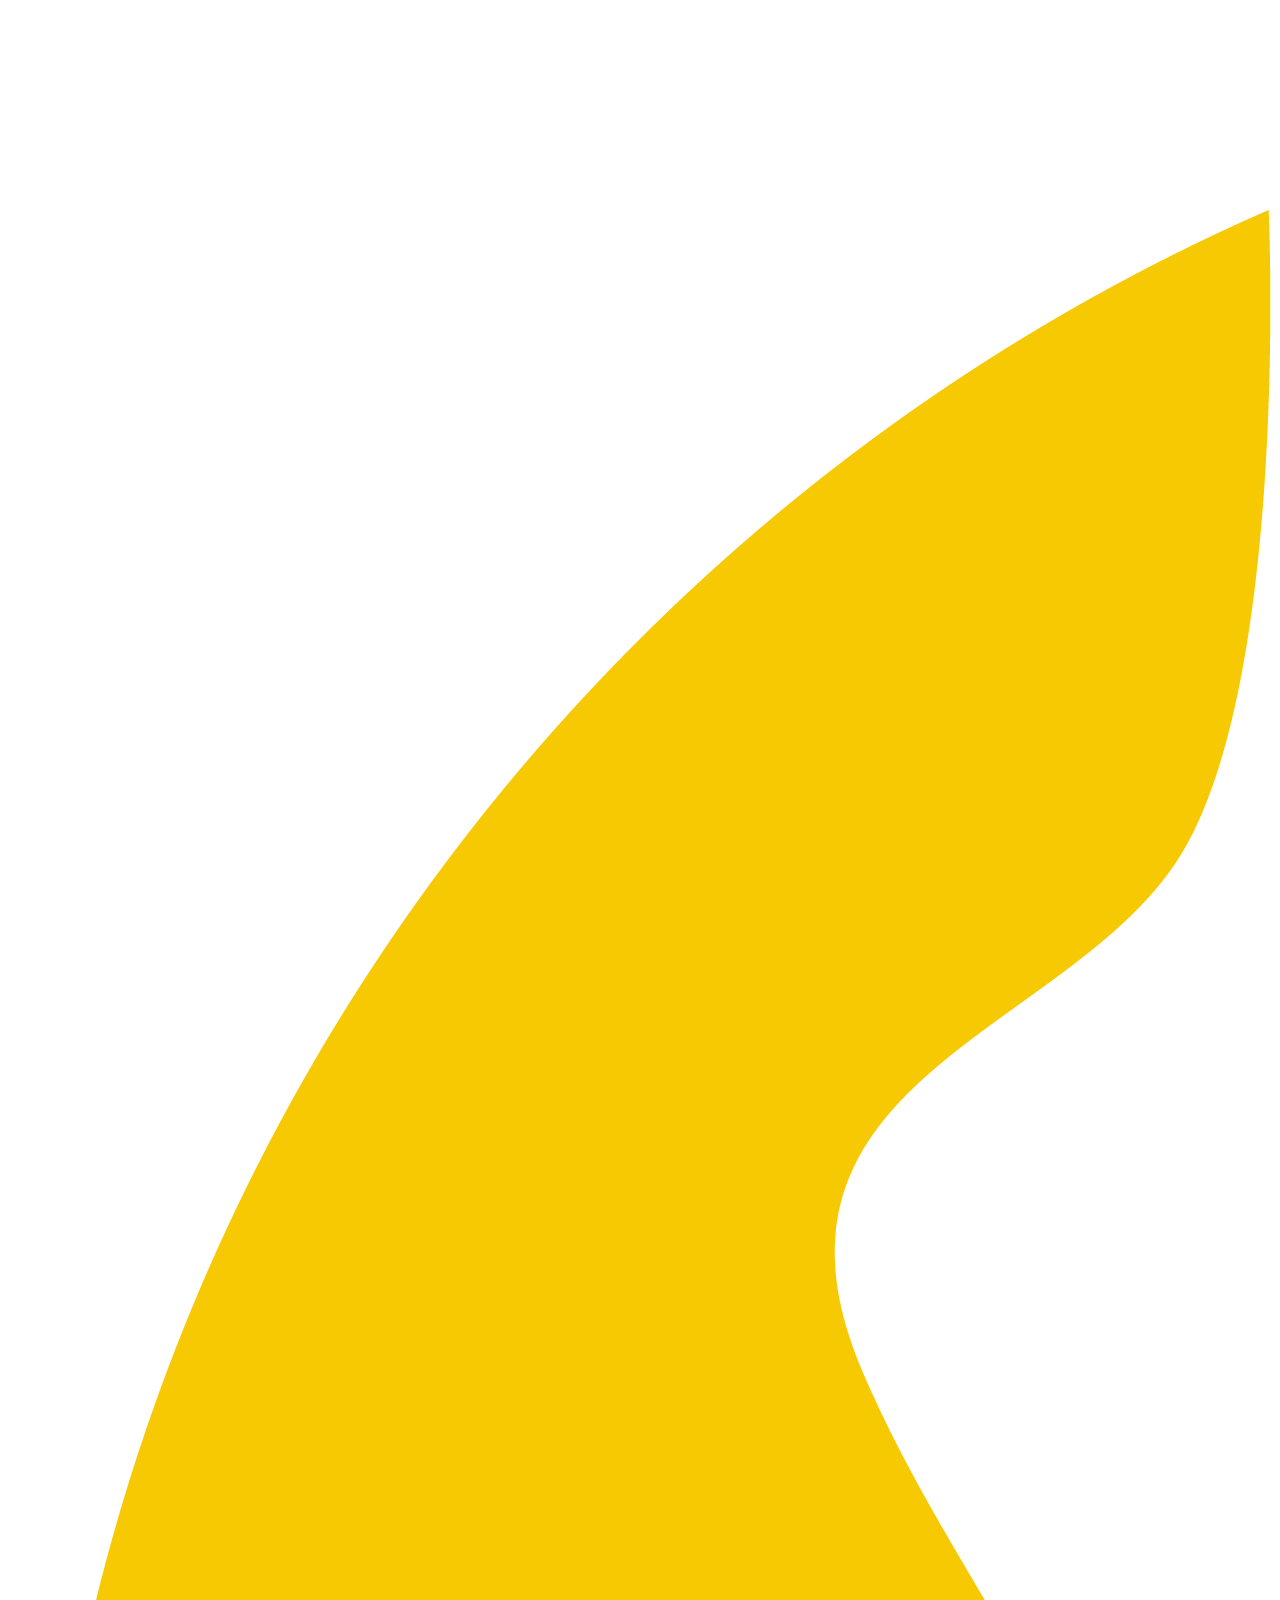
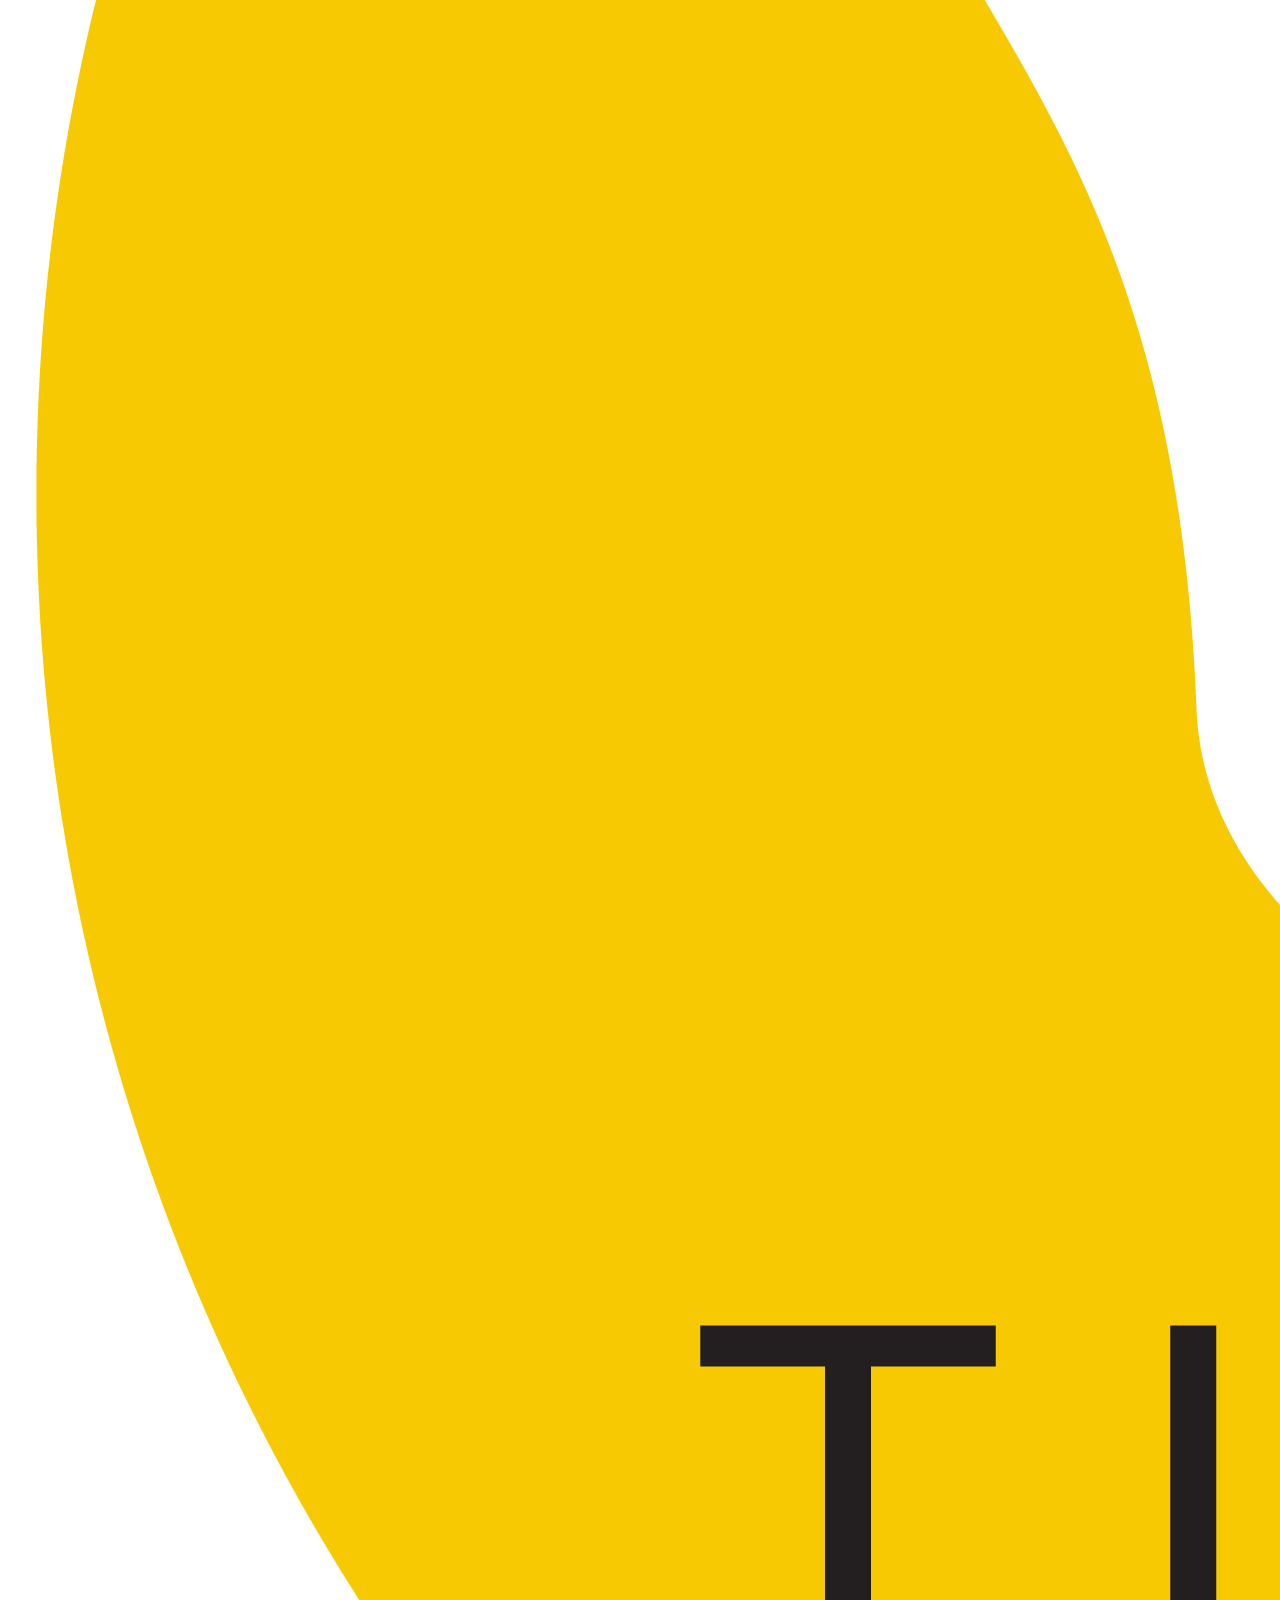
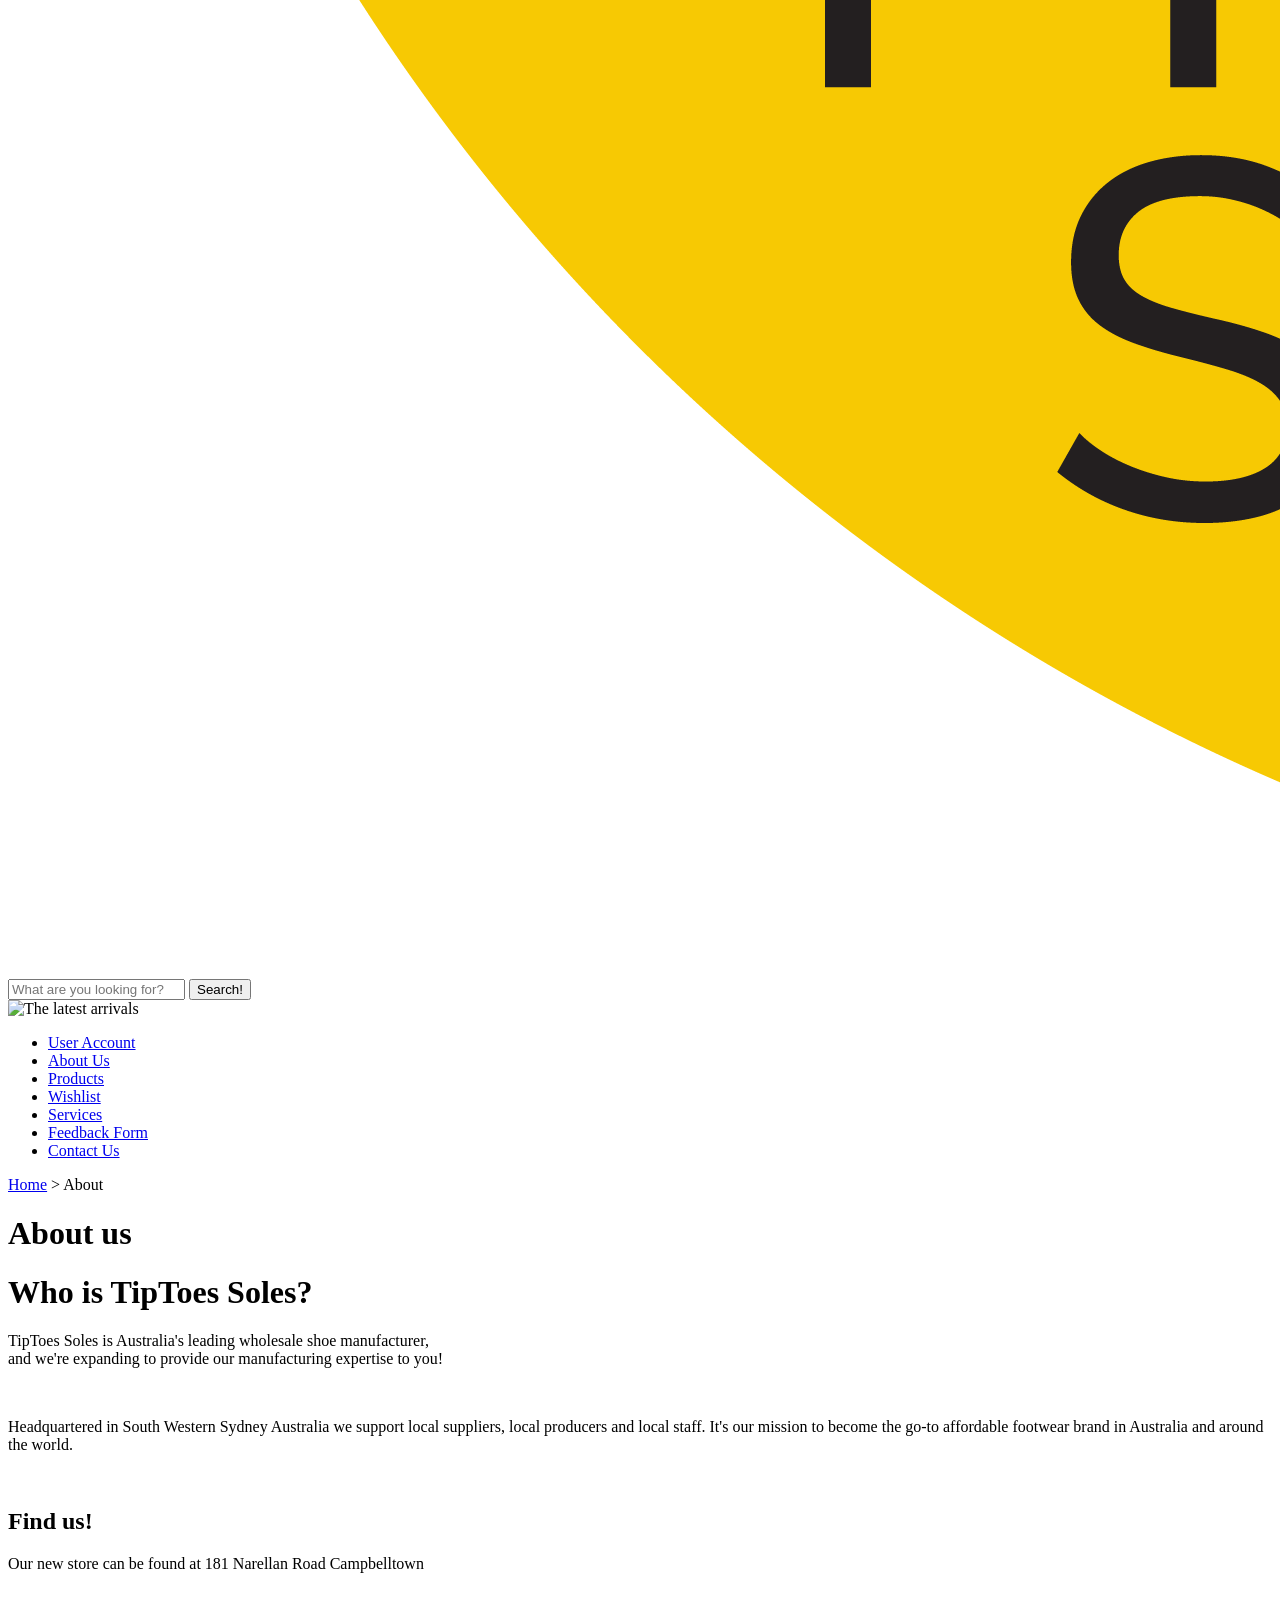
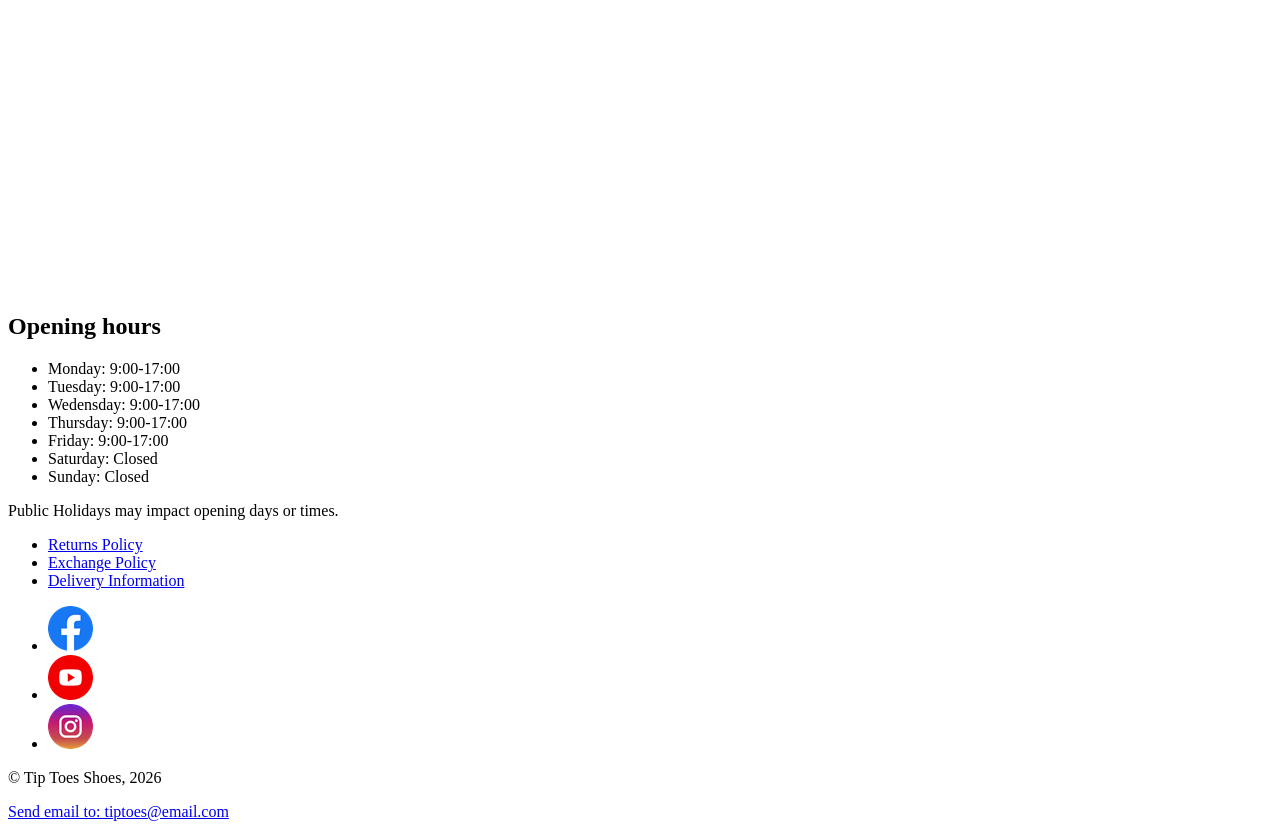
==== about.html @ 83034946 "Add files via upload" ====
<!DOCTYPE html>
<html>
<head>
<meta charset="utf-8" lang="en" name="viewport" content="width=device-width, initial-scale=1.0">
<title>TipToe Soles - About Us</title>
<link rel="stylesheet" href="css/styles.css">
<link rel="icon" type="image/x-icon" href="images/logo.png"/>
</head>

<body>
<div class="container">
<div class="Logo">
	<a href="index.html">
		<img src="images/logo.png" alt="Our Logo">
	</a>
</div>
<div class="Banner">
	<form class="Seek">
		<input type="text" id="search" name="search" placeholder="What are you looking for?">
		<input type="submit" value="Search!">
	</form>
	<img src="images/bannerBig.png" alt="The latest arrivals">
</div>
<div class="SideMenu">
	<ul class="Vertical">
	<li><a href="InProgress.html" class="button">User Account</a></li>
	<li><a href="about.html" class="button">About Us</a></li>
	<li><a href="InProgress.html" class="button">Products</a></li>
	<li><a href="InProgress.html" class="button">Wishlist</a></li>
	<li><a href="InProgress.html" class="button">Services</a></li>
	<li><a href="InProgress.html" class="button">Feedback Form</a></li>
	<li><a href="contact.html" class="button">Contact Us</a></li>
	</ul>
</div>
<div class="Content">
	<p class="Map">
		<a href="index.html">Home</a>
		 > 
		About
	</p>
	<h1>About us</h1>
	<h1>Who is TipToes Soles?</h1>
	<p>TipToes Soles is Australia's leading wholesale shoe manufacturer,<br>and we're expanding to provide our manufacturing expertise to you!</p>
	<br>
	<p>Headquartered in South Western Sydney Australia we support local suppliers, local producers and local staff. It's our mission to become the go-to affordable footwear brand in Australia and around the world.</p>
	<br>
	<h2>Find us!</h2>
	<p>Our new store can be found at 181 Narellan Road Campbelltown</p>
	<iframe src="https://www.google.com/maps/embed?pb=!1m18!1m12!1m3!1d10194.016451939284!2d150.79662318937284!3d-34.06949893963526!2m3!1f0!2f0!3f0!3m2!1i1024!2i768!4f13.1!3m3!1m2!1s0x6b12ef956ae051c1%3A0x8cb4985ea84278a!2sTAFE%20NSW%20Campbelltown!5e0!3m2!1sen!2sau!4v1778981692420!5m2!1sen!2sau" width="400" height="300" style="border:0;" allowfullscreen="" loading="lazy" referrerpolicy="no-referrer-when-downgrade"></iframe>
	<br>
	<h2>Opening hours</h2>
	<ul>
		<li>Monday: 9:00-17:00</li>
		<li>Tuesday: 9:00-17:00</li>
		<li>Wedensday: 9:00-17:00</li>
		<li>Thursday: 9:00-17:00</li>
		<li>Friday: 9:00-17:00</li>
		<li>Saturday: Closed</li>
		<li>Sunday: Closed</li>
	</ul>
	<p>Public Holidays may impact opening days or times.</p>
	
</div>

<div class="myfooter">
	<ul class="Horizontal">
		<li><a href="InProgress.html" class="button">Returns Policy</a></li>
		<li><a href="InProgress.html" class="button">Exchange Policy</a></li>
		<li><a href="InProgress.html" class="button">Delivery Information</a></li>
	</ul>
	<ul class="Horizontal2">
		<li><a target ="_blank" href="https://www.facebook.com"> <img src="images/facebook.png" alt="Visit our facebook"></a></li>
		<li><a target ="_blank" href="https://www.youtube.com"> <img src="images/youtube.png" alt="Visit our youtube"></a></li>
		<li><a target ="_blank" href="https://www.instagram.com"> <img src="images/instagram.png" alt="Visit out instragram"></a></li>
	</ul>
	<p>&copy; Tip Toes Shoes, 2026</p>
	<p><a href="mailto:tiptoes@email.com">Send email to: tiptoes@email.com</a></p>
</div>
</div>
</body>
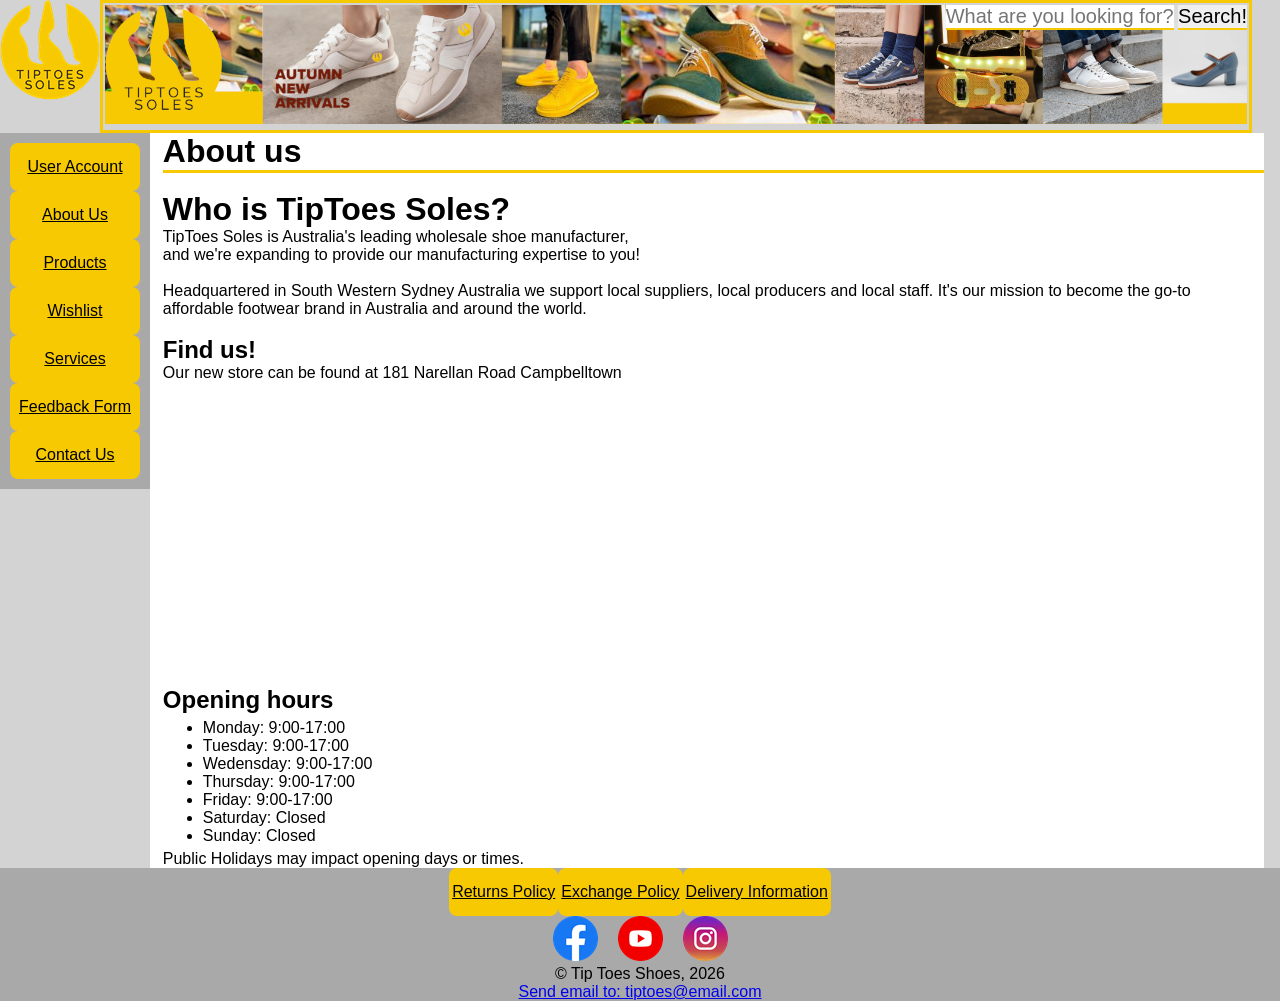
==== commit 5d4794cb: "Add files via upload" ====
--- a/about.html
+++ b/about.html
@@ -1,10 +1,10 @@
 <!DOCTYPE html>
-<html>
+<html lang="en">
 <head>
-<meta charset="utf-8" lang="en" name="viewport" content="width=device-width, initial-scale=1.0">
+<meta name="viewport" content="width=device-width, initial-scale=1.0" charset="utf-8">
 <title>TipToe Soles - About Us</title>
 <link rel="stylesheet" href="css/styles.css">
-<link rel="icon" type="image/x-icon" href="images/logo.png"/>
+<link rel="icon" type="image/x-icon" href="images/logo.png">
 </head>
 
 <body>
@@ -25,20 +25,17 @@
 	<ul class="Vertical">
 	<li><a href="InProgress.html" class="button">User Account</a></li>
 	<li><a href="about.html" class="button">About Us</a></li>
-	<li><a href="InProgress.html" class="button">Products</a></li>
-	<li><a href="InProgress.html" class="button">Wishlist</a></li>
-	<li><a href="InProgress.html" class="button">Services</a></li>
-	<li><a href="InProgress.html" class="button">Feedback Form</a></li>
+	<li><a href="InProgress2.html" class="button">Products</a></li>
+	<li><a href="InProgress3.html" class="button">Wishlist</a></li>
+	<li><a href="InProgress4.html" class="button">Services</a></li>
+	<li><a href="InProgress5.html" class="button">Feedback Form</a></li>
 	<li><a href="contact.html" class="button">Contact Us</a></li>
 	</ul>
 </div>
 <div class="Content">
-	<p class="Map">
-		<a href="index.html">Home</a>
-		 > 
-		About
-	</p>
 	<h1>About us</h1>
+	<hr>
+	<br>
 	<h1>Who is TipToes Soles?</h1>
 	<p>TipToes Soles is Australia's leading wholesale shoe manufacturer,<br>and we're expanding to provide our manufacturing expertise to you!</p>
 	<br>
@@ -49,7 +46,7 @@
 	<iframe src="https://www.google.com/maps/embed?pb=!1m18!1m12!1m3!1d10194.016451939284!2d150.79662318937284!3d-34.06949893963526!2m3!1f0!2f0!3f0!3m2!1i1024!2i768!4f13.1!3m3!1m2!1s0x6b12ef956ae051c1%3A0x8cb4985ea84278a!2sTAFE%20NSW%20Campbelltown!5e0!3m2!1sen!2sau!4v1778981692420!5m2!1sen!2sau" width="400" height="300" style="border:0;" allowfullscreen="" loading="lazy" referrerpolicy="no-referrer-when-downgrade"></iframe>
 	<br>
 	<h2>Opening hours</h2>
-	<ul>
+	<ul class="Times">
 		<li>Monday: 9:00-17:00</li>
 		<li>Tuesday: 9:00-17:00</li>
 		<li>Wedensday: 9:00-17:00</li>
@@ -64,9 +61,9 @@
 
 <div class="myfooter">
 	<ul class="Horizontal">
-		<li><a href="InProgress.html" class="button">Returns Policy</a></li>
-		<li><a href="InProgress.html" class="button">Exchange Policy</a></li>
-		<li><a href="InProgress.html" class="button">Delivery Information</a></li>
+		<li><a href="InProgress6.html" class="button">Returns Policy</a></li>
+		<li><a href="InProgress7.html" class="button">Exchange Policy</a></li>
+		<li><a href="InProgress8.html" class="button">Delivery Information</a></li>
 	</ul>
 	<ul class="Horizontal2">
 		<li><a target ="_blank" href="https://www.facebook.com"> <img src="images/facebook.png" alt="Visit our facebook"></a></li>
--- a/css/styles.css
+++ b/css/styles.css
@@ -0,0 +1,184 @@
+* {
+    box-sizing: border-box ;
+    margin: 0;
+    padding: 0;
+}
+.box {
+    flex: 1 1 300px; /*Ensures window cannot shrink below 300px*/
+    padding: 20px;
+}
+body {
+    font-family: Arial, Helvetica, sans-serif;
+    background-color: lightgray;
+}
+.myfooter { /*Replacing the footer segment with a footer div for "extra utility"*/
+    position: relative;
+	width: 100%;
+	height: 25%;
+	background-color: darkgray;
+	margin: auto; /*SHOULD auto center things*/
+	text-align: center;
+}
+input[type=text] {
+
+	font-size: 20px;
+	border: none;
+	border-bottom: 2px solid #f7c903;
+	field-sizing: content; /*automatically sizes the input field to the size of the inputted text*/
+}
+input[type=submit] {
+	font-size: 20px;
+	border: none;
+	border-bottom: 2px solid #f7c903;
+}
+input[type=submit]:hover {
+	font-size: 20px;
+	background-color: #f7c903;
+	border: none;
+	border-bottom: 2px solid whitesmoke;
+}
+.button {
+	background-color: #f7c903;
+	border: whitesmoke;
+	color: black;
+	padding: 15px 3px;
+	text-align: center;
+	display: inline-block;
+	font-size: 16px;
+	border-radius: 8px;
+	display: flex;
+	flex-direction: column;
+}
+.button:hover {
+	background-color: whitesmoke;
+	color: black;
+	border-style: solid;
+	border-color: #f7c903;
+}
+.Logo {
+    /*width: 10%;
+    height: 10%;*/
+    float: left;
+    position: relative;
+
+
+}
+.Banner {
+	width: 90%;
+	height: 15%;
+	float: left;
+	position: relative;
+	/*top: 2%;
+	left: 10%;*/
+	padding: 2px;
+	overflow: auto;
+	border-style: solid;
+	border-color: #f7c903;
+}
+.Banner img {
+    width: 100%;
+    height: 100%;
+    margin: auto;
+}
+.Seek {
+    margin-bottom: -30px; /*This shifts the search bar over the banner image, because z-index wasn't playing nice*/
+	float: right;
+	position: relative;
+
+}
+.SideMenu {
+	float: left;
+	position: relative;
+	width: 150px;
+	height: 65%;
+	background-color: darkgray;
+}
+.Content {
+	width: 87%;
+	height: 65%;
+	float: left;
+	position: relative;
+	/* left: 160px; */
+	padding-left: 1%;
+	background-color: white;
+}
+.Vertical {
+	list-style-type: none;
+	margin: 10px;
+	padding: 0;
+	width: 130px;
+	position: static;
+	overflow: auto;
+}
+.Horizontal {
+	list-style-type: none;
+	margin: 0;
+	padding: 0;
+	background-color: darkgray;
+	display: flex;
+	flex-wrap: wrap;
+	text-align: center;
+	justify-content: center;
+	align-content: center;
+}
+
+.Horizontal2 {
+	list-style: none;
+	margin: 0;
+	padding: 0;
+	display: flex;
+	gap: 20px;;
+	align-items: center;
+	justify-content: center;
+	align-content: center;
+}
+.container {
+	display: flex;
+	flex-wrap: wrap;
+}
+.Category {
+    position: relative;
+    width: 100%;
+    height: 300px;
+    margin: 2px;
+}
+.Product {
+    position: relative;
+    float: left;
+    border-style: solid;
+    border-color: #f7c903;
+    width: 20%;
+    height: 264px;
+    margin: 5px;
+    padding: 5px;
+}
+.Product img {
+    width: 100%;
+    /*not gonna question why this worked like this but sure, w/e*/
+}
+.Times {
+    margin: 5px;
+    margin-left: 40px;
+}
+hr {
+    background-color: #f7c903;
+    height: 3px;
+    border-width: 0px;
+}
+.Form {
+    width: 60%;
+    background-color: lightgray;
+    border-bottom: 2px solid #f7c903;
+}
+#message {
+    height: 100px;
+    width: 50%;
+    font-family: Arial, Helvetica, sans-serif;
+    font-size: 20px;
+}
+
+@media screen and (max-width:850px) {
+	.Banner {
+		width: 100%;
+
+}
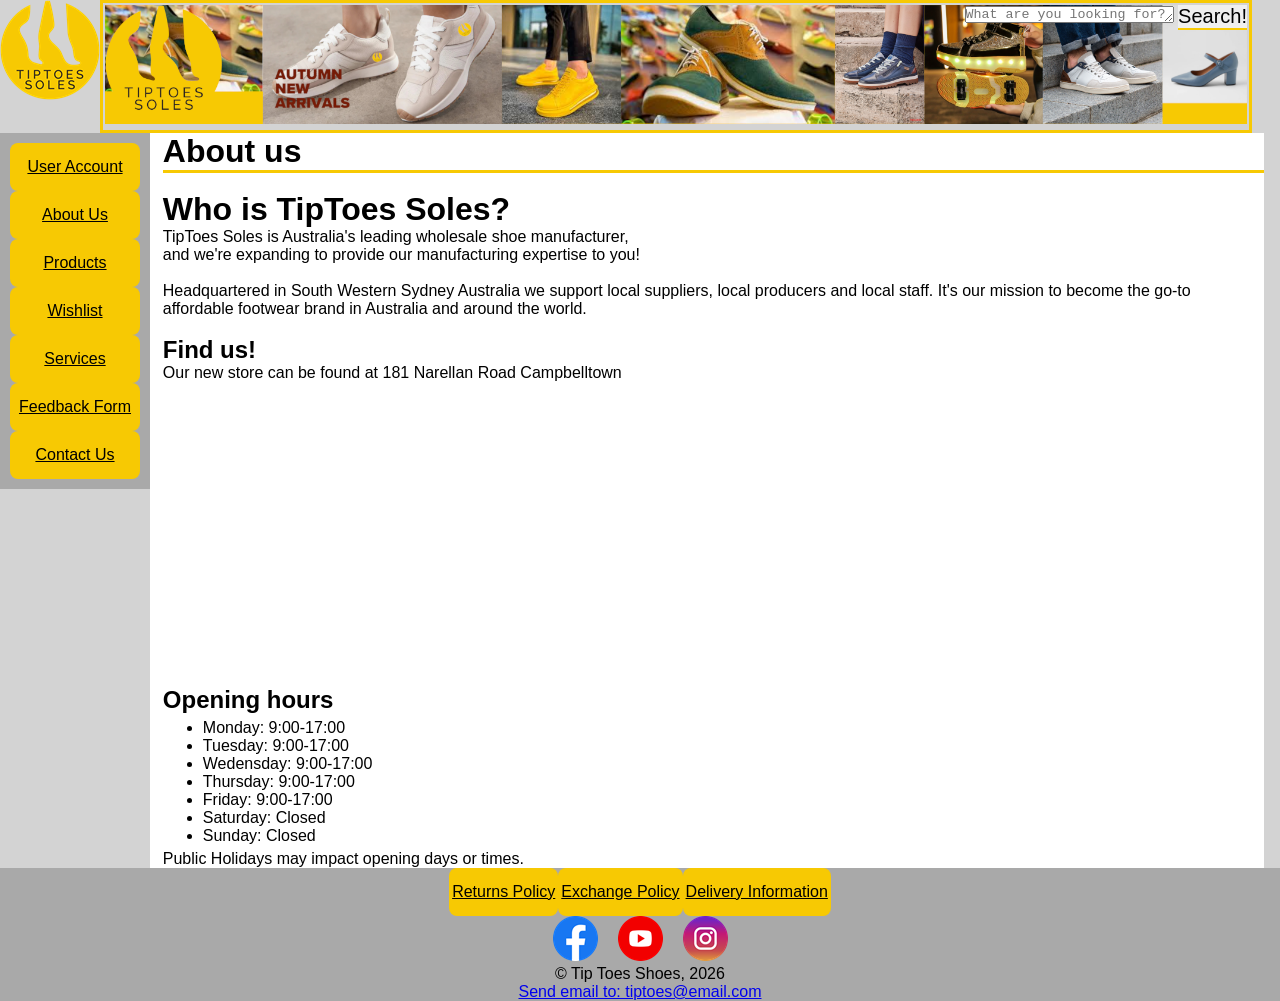
==== commit f284f5c7: "Add files via upload" ====
--- a/about.html
+++ b/about.html
@@ -1,7 +1,8 @@
 <!DOCTYPE html>
 <html lang="en">
 <head>
-<meta name="viewport" content="width=device-width, initial-scale=1.0" charset="utf-8">
+<meta name="viewport" content="width=device-width, initial-scale=1.0">
+<meta charset="utf-8">
 <title>TipToe Soles - About Us</title>
 <link rel="stylesheet" href="css/styles.css">
 <link rel="icon" type="image/x-icon" href="images/logo.png">
@@ -15,8 +16,8 @@
 	</a>
 </div>
 <div class="Banner">
-	<form class="Seek">
-		<input type="text" id="search" name="search" placeholder="What are you looking for?">
+	<form class="Seek" id="1">
+		<textarea form="1" id="search" placeholder="What are you looking for?" cols="24" rows="1"></textarea>
 		<input type="submit" value="Search!">
 	</form>
 	<img src="images/bannerBig.png" alt="The latest arrivals">
